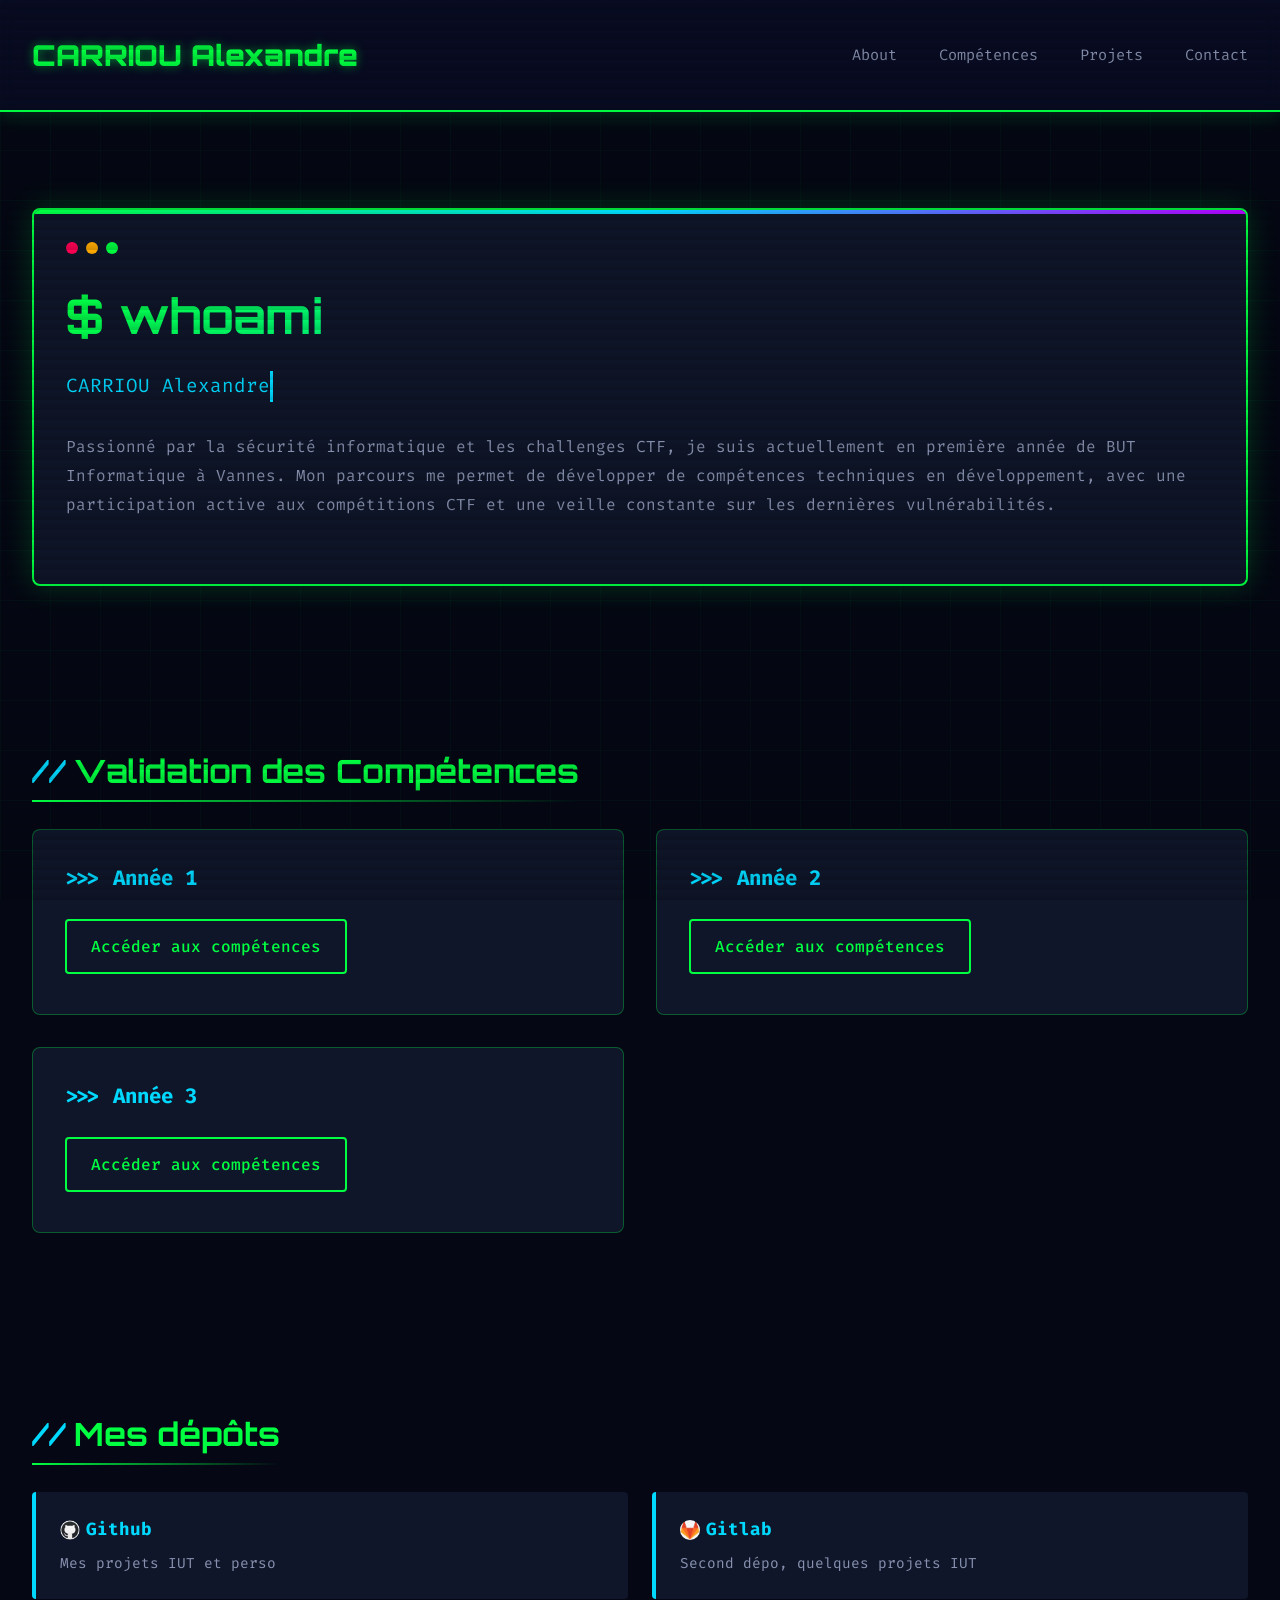
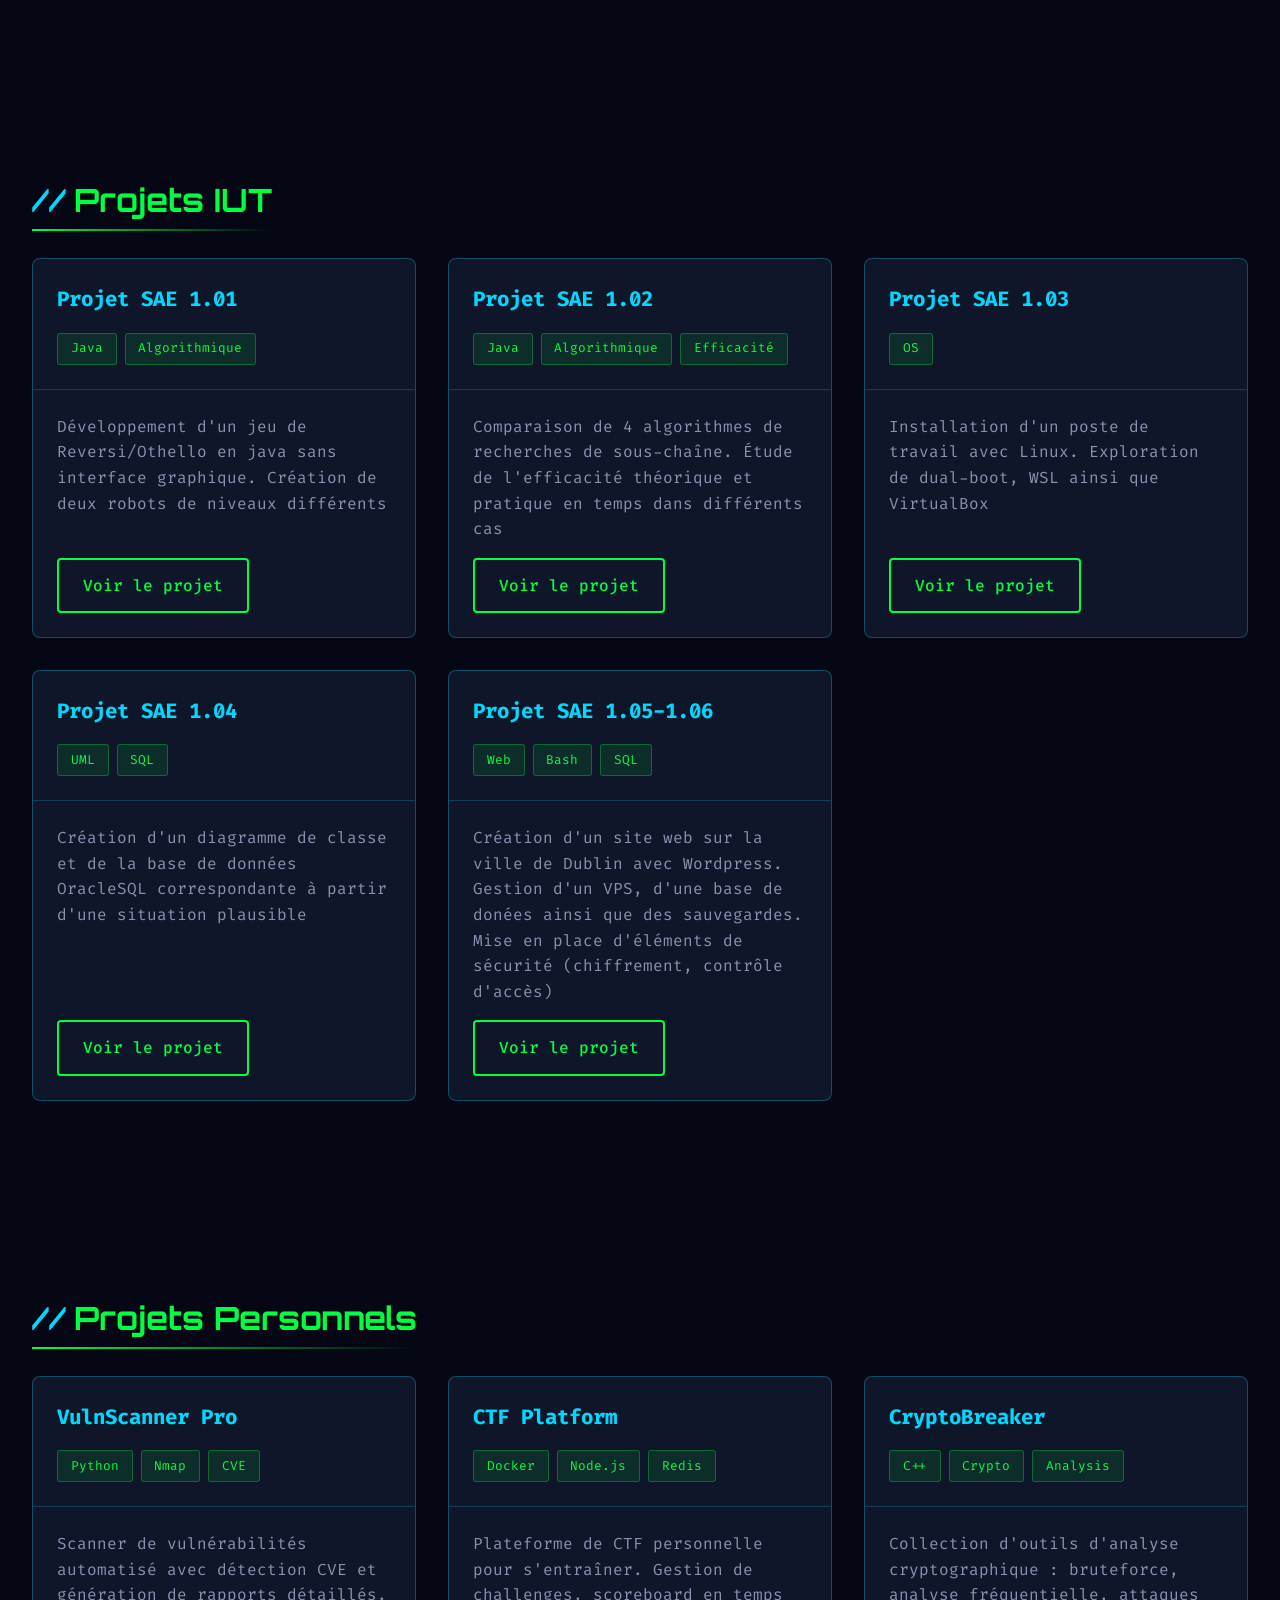
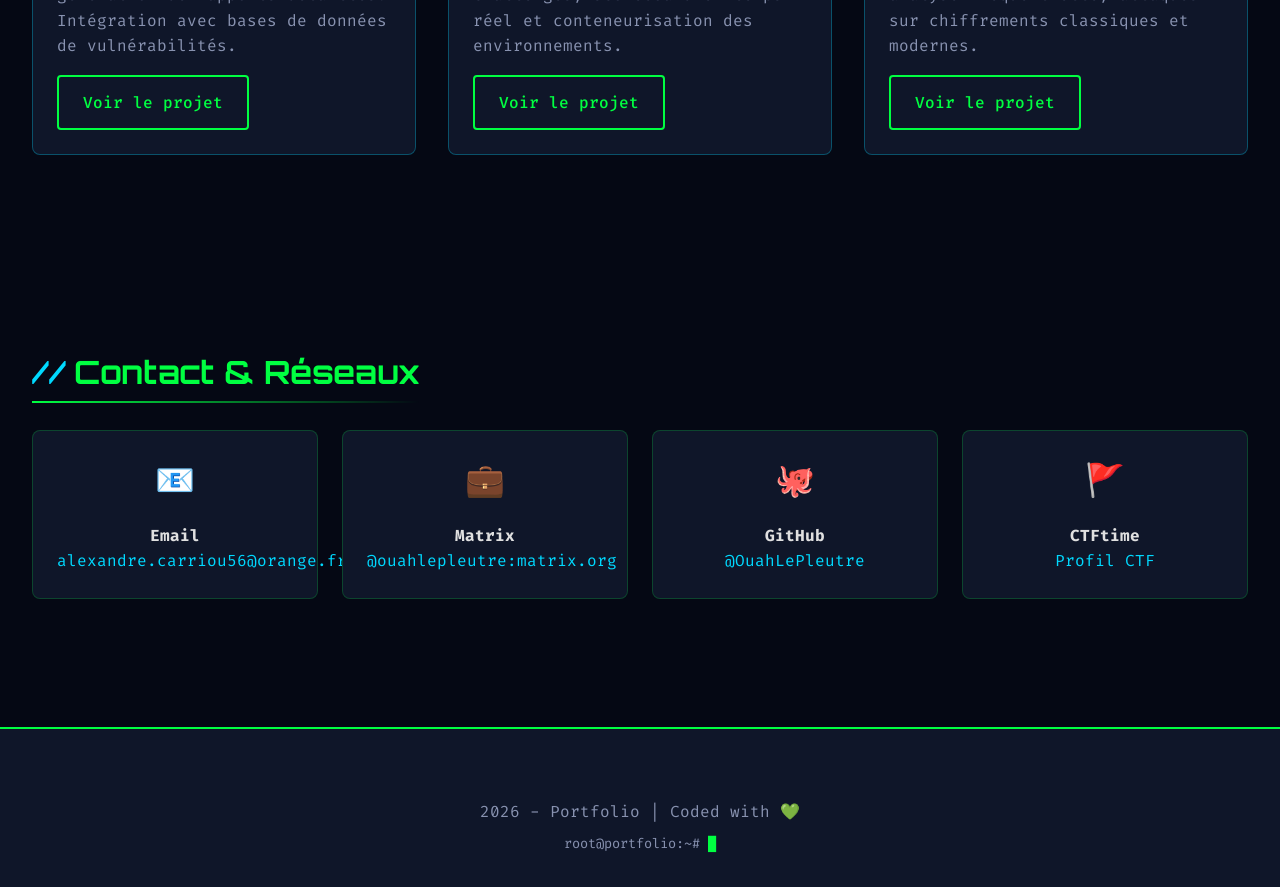
==== portfolio.html @ 3aeeb648 "portfolio" ====
<!DOCTYPE html>
<html lang="fr">
  <head>
    <meta charset="UTF-8">
    <meta name="viewport" content="width=device-width, initial-scale=1.0">
    <title>Portfolio</title>
    <link rel="preconnect" href="https://fonts.googleapis.com">
    <link rel="preconnect" href="https://fonts.gstatic.com" crossorigin>
    <link href="https://fonts.googleapis.com/css2?family=Fira+Code:wght@400;500;700&family=Orbitron:wght@700;900&display=swap" rel="stylesheet">
    <link rel="stylesheet" href="style/style.css">
    
  </head>
  <body>
    <header>
      <div class="container">
        <div class="header-content">
          <div class="logo" data-text="[ROOT]">CARRIOU Alexandre</div>
          <nav>
            <a href="#about">About</a>
            <a href="#validation">Compétences</a>
            <a href="#projects">Projets</a>
            <a href="#contact">Contact</a>
          </nav>
        </div>
      </div>
    </header>

    <main class="container">

      <section class="hero" id="about">
        <div class="terminal-window">
          <div class="terminal-header">
            <div class="terminal-button"></div>
            <div class="terminal-button"></div>
            <div class="terminal-button"></div>
          </div>
          <div class="hero-content">
            <h1>$ whoami</h1>
            <div class="typing-effect">CARRIOU Alexandre</div>
            <p class="hero-description">
              Passionné par la sécurité informatique et les challenges CTF, je suis actuellement en première année de BUT Informatique à Vannes. 
              Mon parcours me permet de développer de compétences techniques en développement, avec une 
              participation active aux compétitions CTF et une veille constante sur les dernières vulnérabilités.
            </p>
          </div>
        </div>
      </section>

      <!-- Validation des Compétences -->
      <section id="validation">
        <h2 class="section-title">Validation des Compétences</h2>
        <div class="validation-grid">
          <div class="validation-card fade-in">
            <h3>>>> Année 1</h3>
            <p></p>
            <a href="comp-but1.html" class="btn">Accéder aux compétences</a>
          </div>
          <div class="validation-card fade-in" style="animation-delay: 0.1s;">
            <h3>>>> Année 2</h3>
            <p></p>
            <a href="competences-annee2.html" class="btn">Accéder aux compétences</a>
          </div>
          <div class="validation-card fade-in" style="animation-delay: 0.2s;">
            <h3>>>> Année 3</h3>
            <p></p>
            <a href="competences-annee3.html" class="btn">Accéder aux compétences</a>
          </div>
        </div>
      </section>

      <!-- Dépôts Git -->
      <section id="repos">
        <h2 class="section-title">Mes dépôts</h2>
        <div class="repos-grid">
          <div class="repo-card" onclick="location.href='https://github.com/OuahLePleutre'">
	    <div class="flex-inline">
	      <img src="img/fluidicon.png">
              <h4>Github</h4>
	    </div>
            <p>Mes projets IUT et perso</p>
          </div>
          <div class="repo-card" onclick="location.href='https://gitlab.com/OuahLePleutre'">
	    <div class="flex-inline">
	      <img src="img/gitlab.png">
              <h4>Gitlab</h4>
	    </div>
            <p>Second dépo, quelques projets IUT</p>
          </div>
        </div>
      </section>

      <!-- Projets IUT -->
      <section id="projects">
        <h2 class="section-title">Projets IUT</h2>
        <div class="projects-grid">
          <div class="project-card">
            <div class="project-header">
              <h3>Projet SAE 1.01</h3>
              <div class="project-tags">
                <span class="tag">Java</span>
                <span class="tag">Algorithmique</span>
              </div>
            </div>
            <div class="project-body">
              <p>Développement d'un jeu de Reversi/Othello en java sans interface graphique. Création de deux robots de niveaux différents</p>
              <a href="SAE/S1-01.html" class="btn">Voir le projet</a>
            </div>
          </div>

	  <div class="project-card">
            <div class="project-header">
              <h3>Projet SAE 1.02</h3>
              <div class="project-tags">
                <span class="tag">Java</span>
                <span class="tag">Algorithmique</span>
                <span class="tag">Efficacité</span>
              </div>
            </div>
            <div class="project-body">
              <p>Comparaison de 4 algorithmes de recherches de sous-chaîne. Étude de l'efficacité théorique et pratique en temps dans différents cas</p>
              <a href="#" class="btn">Voir le projet</a>
            </div>
          </div>

	  <div class="project-card">
            <div class="project-header">
              <h3>Projet SAE 1.03</h3>
              <div class="project-tags">
                <span class="tag">OS</span>
              </div>
            </div>
            <div class="project-body">
              <p>Installation d'un poste de travail avec Linux. Exploration de dual-boot, WSL ainsi que VirtualBox</p>
              <a href="#" class="btn">Voir le projet</a>
            </div>
          </div>

	  <div class="project-card">
            <div class="project-header">
              <h3>Projet SAE 1.04</h3>
              <div class="project-tags">
                <span class="tag">UML</span>
                <span class="tag">SQL</span>
              </div>
            </div>
            <div class="project-body">
              <p>Création d'un diagramme de classe et de la base de données OracleSQL correspondante à partir d'une situation plausible</p>
              <a href="#" class="btn">Voir le projet</a>
            </div>
          </div>
	  
          <div class="project-card">
            <div class="project-header">
              <h3>Projet SAE 1.05-1.06</h3>
              <div class="project-tags">
                <span class="tag">Web</span>
                <span class="tag">Bash</span>
                <span class="tag">SQL</span>
              </div>
            </div>
            <div class="project-body">
              <p>Création d'un site web sur la ville de Dublin avec Wordpress. Gestion d'un VPS, d'une base de donées ainsi que des sauvegardes. Mise en place d'éléments de sécurité (chiffrement, contrôle d'accès)</p>
              <a href="#" class="btn">Voir le projet</a>
            </div>
          </div>
	  



	  
        </div>
      </section>

      <!-- Projets Personnels -->
      <section id="personal-projects" style="margin-top: 4rem;">
        <h2 class="section-title">Projets Personnels</h2>
        <div class="projects-grid">
          <div class="project-card">
            <div class="project-header">
              <h3>VulnScanner Pro</h3>
              <div class="project-tags">
                <span class="tag">Python</span>
                <span class="tag">Nmap</span>
                <span class="tag">CVE</span>
              </div>
            </div>
            <div class="project-body">
              <p>Scanner de vulnérabilités automatisé avec détection CVE et génération de rapports détaillés. Intégration avec bases de données de vulnérabilités.</p>
              <a href="#" class="btn">Voir le projet</a>
            </div>
          </div>

          <div class="project-card">
            <div class="project-header">
              <h3>CTF Platform</h3>
              <div class="project-tags">
                <span class="tag">Docker</span>
                <span class="tag">Node.js</span>
                <span class="tag">Redis</span>
              </div>
            </div>
            <div class="project-body">
              <p>Plateforme de CTF personnelle pour s'entraîner. Gestion de challenges, scoreboard en temps réel et conteneurisation des environnements.</p>
              <a href="#" class="btn">Voir le projet</a>
            </div>
          </div>

          <div class="project-card">
            <div class="project-header">
              <h3>CryptoBreaker</h3>
              <div class="project-tags">
                <span class="tag">C++</span>
                <span class="tag">Crypto</span>
                <span class="tag">Analysis</span>
              </div>
            </div>
            <div class="project-body">
              <p>Collection d'outils d'analyse cryptographique : bruteforce, analyse fréquentielle, attaques sur chiffrements classiques et modernes.</p>
              <a href="#" class="btn">Voir le projet</a>
            </div>
          </div>
        </div>
      </section>

      <!-- Contact -->
      <section id="contact" style="margin-top: 4rem;">
        <h2 class="section-title">Contact & Réseaux</h2>
        <div class="contact-grid">
          <div class="contact-item">
            <span class="contact-icon">📧</span>
            <p><strong>Email</strong></p>
            <a href="mailto:alexandre.carriou56@orange.fr">alexandre.carriou56@orange.fr</a>
          </div>
          <div class="contact-item">
            <span class="contact-icon">💼</span>
            <p><strong>Matrix</strong></p>
            <a href="" target="_blank">@ouahlepleutre:matrix.org</a>
          </div>
          <div class="contact-item">
            <span class="contact-icon">🐙</span>
            <p><strong>GitHub</strong></p>
            <a href="https://github.com/OuahLePleutre" target="_blank">@OuahLePleutre</a>
          </div>
          <div class="contact-item">
            <span class="contact-icon">🚩</span>
            <p><strong>CTFtime</strong></p>
            <a href="https://ctftime.org/user/profil" target="_blank">Profil CTF</a>
          </div>
        </div>
      </section>
    </main>

    <footer>
      <div class="container">
        <pre class="ascii-art">
  
        </pre>
        <p>2026 - Portfolio | Coded with 💚 </p>
        <p style="margin-top: 0.5rem; font-size: 0.85rem;">root@portfolio:~# <span style="color: var(--cyber-green);">█</span></p>
      </div>
    </footer>

    <script>

	  // Glitch effect pour les liens de navigation
      const glitchChars = 'ABCDEFGHIJKLMNOPQRSTUVWXYZabcdefghijklmnopqrstuvwxyz0123456789!@#$%^&*()_+-=[]{}|;:,.<>?/';
      
      function glitchText(element) {
          const originalText = element.getAttribute('data-text') || element.textContent;
          if (!element.getAttribute('data-text')) {
              element.setAttribute('data-text', originalText);
          }
          
          let isGlitching = element.classList.contains('glitching');
          if (isGlitching) return;
          
          element.classList.add('glitching');
          
          const duration = 600; // Durée en ms
          const frameRate = 30;
          const totalFrames = duration / frameRate;
          let currentFrame = 0;
          
          const interval = setInterval(() => {
              const progress = currentFrame / totalFrames;
              const revealedIndex = Math.floor(progress * originalText.length);
              
              let newText = '';
              
              for (let i = 0; i < originalText.length; i++) {
                  if (i < revealedIndex) {
                      newText += originalText[i];
                  } else if (i === revealedIndex) {
                      newText += glitchChars[Math.floor(Math.random() * glitchChars.length)];
                  } else if (i < revealedIndex + 2) {
                      if (Math.random() > 0.5) {
                          newText += glitchChars[Math.floor(Math.random() * glitchChars.length)];
                      } else {
                          newText += originalText[i];
                      }
                  } else {
                      if (Math.random() > 0.9) {
                          newText += glitchChars[Math.floor(Math.random() * glitchChars.length)];
                      } else {
                          newText += originalText[i];
                      }
                  }
              }
              
              element.textContent = newText;
              currentFrame++;
              
              if (currentFrame >= totalFrames) {
                  clearInterval(interval);
                  element.textContent = originalText;
                  element.classList.remove('glitching');
              }
          }, frameRate);
	  }
	  
      // Glitch effect on nav links
      document.querySelectorAll('nav a').forEach(link => {
          link.addEventListener('mouseenter', function() {
              glitchText(this);
          });
      });

      
      // Smooth scroll
      document.querySelectorAll('a[href^="#"]').forEach(anchor => {
          anchor.addEventListener('click', function (e) {
              e.preventDefault();
              const target = document.querySelector(this.getAttribute('href'));
              if (target) {
      target.scrollIntoView({
      behavior: 'smooth',
      block: 'start'
      });
      }
      });
      });

      // Intersection Observer pour les animations au scroll
      const observerOptions = {
      threshold: 0.1,
      rootMargin: '0px 0px -50px 0px'
      };

      const observer = new IntersectionObserver((entries) => {
        entries.forEach(entry => {
        if (entry.isIntersecting) {
        entry.target.style.opacity = '1';
        entry.target.style.transform = 'translateY(0)';
        }
        });
		}, observerOptions);

		// Observer tous les éléments avec la classe fade-in
		document.querySelectorAll('.project-card, .validation-card, .repo-card').forEach(el => {
        el.style.opacity = '0';
        el.style.transform = 'translateY(20px)';
        el.style.transition = 'opacity 0.6s ease-out, transform 0.6s ease-out';
        observer.observe(el);
		});

		// Easter egg : Konami code
		let konamiCode = ['ArrowUp', 'ArrowUp', 'ArrowDown', 'ArrowDown', 'ArrowLeft', 'ArrowRight', 'ArrowLeft', 'ArrowRight', 'b', 'a'];
		let konamiIndex = 0;

		document.addEventListener('keydown', (e) => {
        if (e.key === konamiCode[konamiIndex]) {
        konamiIndex++;
        if (konamiIndex === konamiCode.length) {
        document.body.style.animation = 'glitch 0.3s infinite';
        setTimeout(() => {
        document.body.style.animation = '';
        alert('🚩 FLAG{h4ck3r_m0d3_4ct1v4t3d} 🚩');
        }, 1000);
        konamiIndex = 0;
        }
        } else {
        konamiIndex = 0;
        }
		});

		// Particle effect on mouse move (subtle)
		let particles = [];
		document.addEventListener('mousemove', (e) => {
        if (Math.random() > 0.95) {
        const particle = document.createElement('div');
        particle.style.position = 'fixed';
        particle.style.left = e.clientX + 'px';
        particle.style.top = e.clientY + 'px';
        particle.style.width = '4px';
        particle.style.height = '4px';
        particle.style.background = 'var(--cyber-green)';
        particle.style.borderRadius = '50%';
        particle.style.pointerEvents = 'none';
        particle.style.zIndex = '9998';
        particle.style.opacity = '0.6';
        document.body.appendChild(particle);
        
        setTimeout(() => {
        particle.style.transition = 'opacity 1s, transform 1s';
        particle.style.opacity = '0';
        particle.style.transform = 'translateY(20px)';
        }, 10);
        
        setTimeout(() => {
        particle.remove();
        }, 1000);
        }
		});
    </script>
  </body>
</html>
---- style/style.css ----
:root {
    --cyber-green: #00ff41;
    --cyber-blue: #00d9ff;
    --cyber-purple: #b400ff;
    --cyber-red: #ff0055;
    --bg-dark: #0a0e27;
    --bg-darker: #050814;
    --bg-card: #0f1629;
    --text-primary: #e0e0e0;
    --text-secondary: #8892b0;
    --glow-green: 0 0 10px rgba(0, 255, 65, 0.5);
    --glow-blue: 0 0 10px rgba(0, 217, 255, 0.5);
}

* {
    margin: 0;
    padding: 0;
    box-sizing: border-box;
}

body {
    font-family: 'Fira Code', monospace;
    background: var(--bg-darker);
    color: var(--text-primary);
    overflow-x: hidden;
    line-height: 1.6;
}

/* Scanlines effect */
body::before {
    content: "";
    position: fixed;
    top: 0;
    left: 0;
    width: 100%;
    height: 100%;
    background: repeating-linear-gradient(
        0deg,
        rgba(0, 0, 0, 0.15),
        rgba(0, 0, 0, 0.15) 1px,
        transparent 10px,
        transparent 10px
    );
    pointer-events: none;
    z-index: 9999;
    animation: scanlines 2s linear infinite;
}

@keyframes scanlines {
    0% { transform: translateY(0); }
    100% { transform: translateY(10px); }
}

/* Grid background */
body::after {
    content: "";
    position: fixed;
    top: 0;
    left: 0;
    width: 100%;
    height: 100%;
    background-image: 
        linear-gradient(rgba(0, 255, 65, 0.03) 1px, transparent 1px),
        linear-gradient(90deg, rgba(0, 255, 65, 0.03) 1px, transparent 1px);
    background-size: 50px 50px;
    pointer-events: none;
    z-index: -1;
}

.container {
    max-width: 1400px;
    margin: 0 auto;
    padding: 0 2rem;
}

/* Header */
header {
    padding: 2rem 0;
    border-bottom: 2px solid var(--cyber-green);
    box-shadow: 0 2px 20px rgba(0, 255, 65, 0.2);
    background: rgba(10, 14, 39, 0.8);
    backdrop-filter: blur(10px);
    position: sticky;
    top: 0;
    z-index: 1000;
}

.header-content {
    display: flex;
    justify-content: space-between;
    align-items: center;
}

.logo {
    font-family: 'Orbitron', sans-serif;
    font-size: 1.8rem;
    font-weight: 900;
    color: var(--cyber-green);
    text-shadow: var(--glow-green);
    animation: glitch 3s infinite;
    cursor: pointer;
}

@keyframes glitch {
    0%, 90%, 100% {
        transform: translate(0);
    }
    92% {
        transform: translate(-2px, 2px);
    }
    94% {
        transform: translate(2px, -2px);
    }
    96% {
        transform: translate(-2px, -2px);
    }
}

nav a {
    color: var(--text-secondary);
    text-decoration: none;
    margin-left: 2rem;
    transition: all 0.3s;
    position: relative;
    font-size: 0.95rem;
}

nav a::before {
    content: '>';
    position: absolute;
    left: -15px;
    opacity: 0;
    transition: all 0.3s;
    color: var(--cyber-green);
}

nav a:hover {
    color: var(--cyber-green);
    text-shadow: var(--glow-green);
}

nav a:hover::before {
    opacity: 1;
    left: -20px;
}

/* Hero Section */
.hero {
    padding: 6rem 0;
    position: relative;
}

.terminal-window {
    background: var(--bg-card);
    border: 2px solid var(--cyber-green);
    border-radius: 8px;
    padding: 2rem;
    box-shadow: 0 0 30px rgba(0, 255, 65, 0.2);
    position: relative;
    overflow: hidden;
}

.terminal-window::before {
    content: "";
    position: absolute;
    top: 0;
    left: 0;
    width: 100%;
    height: 4px;
    background: linear-gradient(90deg, var(--cyber-green), var(--cyber-blue), var(--cyber-purple));
}

.terminal-header {
    display: flex;
    gap: 8px;
    margin-bottom: 1.5rem;
}

.terminal-button {
    width: 12px;
    height: 12px;
    border-radius: 50%;
    background: var(--cyber-red);
}

.terminal-button:nth-child(2) {
    background: #ffaa00;
}

.terminal-button:nth-child(3) {
    background: var(--cyber-green);
}

.hero-content h1 {
    font-family: 'Orbitron', sans-serif;
    font-size: 3rem;
    margin-bottom: 1rem;
    background: linear-gradient(135deg, var(--cyber-green), var(--cyber-blue));
    -webkit-background-clip: text;
    -webkit-text-fill-color: transparent;
    background-clip: text;
    animation: fadeInUp 1s ease-out;
}

.typing-effect {
    color: var(--cyber-blue);
    font-size: 1.2rem;
    margin-bottom: 1.5rem;
    display: inline-block;
    border-right: 3px solid var(--cyber-blue);
    animation: typing 3s steps(40) 1s forwards, blink 0.75s step-end infinite;
    white-space: nowrap;
    overflow: hidden;
    max-width: fit-content;
    width: 0;
}

@keyframes typing {
    from { width: 0; }
    to { width: 100%; }
}

@keyframes blink {
    50% { border-color: transparent; }
}

@keyframes fadeInUp {
    from {
        opacity: 0;
        transform: translateY(30px);
    }
    to {
        opacity: 1;
        transform: translateY(0);
    }
}

.hero-description {
    color: var(--text-secondary);
    margin-bottom: 2rem;
    line-height: 1.8;
    animation: fadeInUp 1s ease-out 0.3s backwards;
}

/* Section Styles */
section {
    padding: 4rem 0;
    animation: fadeInUp 1s ease-out;
}

.section-title {
    font-family: 'Orbitron', sans-serif;
    font-size: 2rem;
    margin-bottom: 2rem;
    color: var(--cyber-green);
    position: relative;
    display: inline-block;
}

.section-title::before {
    content: '//';
    margin-right: 0.5rem;
    color: var(--cyber-blue);
}

.section-title::after {
    content: "";
    position: absolute;
    bottom: -5px;
    left: 0;
    width: 100%;
    height: 2px;
    background: linear-gradient(90deg, var(--cyber-green), transparent);
}

/* Validation Cards */
.validation-grid {
    display: grid;
    grid-template-columns: repeat(auto-fit, minmax(400px, 1fr));
    gap: 2rem;
    margin-bottom: 3rem;

}

.validation-card {
    background: var(--bg-card);
    border: 1px solid rgba(0, 255, 65, 0.3);
    border-radius: 8px;
    padding: 2rem;
    transition: all 0.3s;
    position: relative;
    overflow: hidden;
    min-width: 300px;
}

.validation-card::before {
    content: "";
    position: absolute;
    top: 0;
    left: 0;
    width: 100%;
    height: 2px;
    background: var(--cyber-green);
    transform: scaleX(0);
    transition: transform 0.3s;
}

.validation-card:hover {
    border-color: var(--cyber-green);
    transform: translateY(-5px);
    box-shadow: 0 10px 30px rgba(0, 255, 65, 0.2);
}

.validation-card:hover::before {
    transform: scaleX(1);
}

.validation-card h3 {
    color: var(--cyber-blue);
    margin-bottom: 1rem;
    font-size: 1.3rem;
}

.validation-card p {
    color: var(--text-secondary);
    margin-bottom: 1.5rem;
}

.btn {
    display: inline-block;
    padding: 0.8rem 1.5rem;
    background: transparent;
    border: 2px solid var(--cyber-green);
    color: var(--cyber-green);
    text-decoration: none;
    border-radius: 4px;
    transition: all 0.3s;
    font-family: 'Fira Code', monospace;
    font-weight: 500;
    position: relative;
    overflow: hidden;
}

.btn::before {
    content: "";
    position: absolute;
    top: 0;
    left: -100%;
    width: 100%;
    height: 100%;
    background: var(--cyber-green);
    transition: left 0.3s;
    z-index: -1;
}

.btn:hover {
    color: var(--bg-darker);
    box-shadow: var(--glow-green);
}

.btn:hover::before {
    left: 0;
}

/* Git Repos */
.repos-grid {
    display: grid;
    grid-template-columns: repeat(auto-fit, minmax(280px, 1fr));
    gap: 1.5rem;
    margin-bottom: 3rem;
}

.repo-card {
    background: var(--bg-card);
    border-left: 4px solid var(--cyber-blue);
    padding: 1.5rem;
    border-radius: 4px;
    transition: all 0.3s;
	cursor: pointer;
}

.repo-card:hover {
    border-left-color: var(--cyber-green);
    transform: translateX(5px);
    box-shadow: -5px 0 20px rgba(0, 217, 255, 0.2);
}

.repo-card .flex-inline{
	display: flex;
	gap: 0.4rem;
	align-items: center;
	margin-bottom: 0.5rem;
}

.repo-card h4 {
    color: var(--cyber-blue);
    font-size: 1.1rem;
}

.repo-card img {
	width: 20px;
	height: 20px;
	border-radius: 50%;
}

.repo-card p {
    color: var(--text-secondary);
    font-size: 0.9rem;
}

/* Project Cards */
.projects-grid {
    display: grid;
    grid-template-columns: repeat(auto-fit, minmax(350px, 1fr));
    gap: 2rem;
}

.project-card {
    background: var(--bg-card);
    border: 1px solid rgba(0, 217, 255, 0.3);
    border-radius: 8px;
    overflow: hidden;
    transition: all 0.3s;
    position: relative;
    display: flex;
    flex-direction: column;
    height: 100%;
}

.project-card::before {
    content: "";
    position: absolute;
    top: 0;
    left: 0;
    width: 100%;
    height: 100%;
    background: linear-gradient(135deg, rgba(0, 255, 65, 0.1), rgba(0, 217, 255, 0.1));
    opacity: 0;
    transition: opacity 0.3s;
    pointer-events: none;
}

.project-card:hover {
    border-color: var(--cyber-blue);
    transform: scale(1.02);
    box-shadow: 0 10px 40px rgba(0, 217, 255, 0.3);
}

.project-card:hover::before {
    opacity: 1;
}

.project-header {
    padding: 1.5rem;
    border-bottom: 1px solid rgba(0, 217, 255, 0.2);
}

.project-header h3 {
    color: var(--cyber-blue);
    margin-bottom: 0.5rem;
    font-size: 1.3rem;
}

.project-tags {
    display: flex;
    flex-wrap: wrap;
    gap: 0.5rem;
    margin-top: 1rem;
}

.tag {
    background: rgba(0, 255, 65, 0.1);
    color: var(--cyber-green);
    padding: 0.3rem 0.8rem;
    border-radius: 3px;
    font-size: 0.8rem;
    border: 1px solid rgba(0, 255, 65, 0.3);
}

.project-body {
    padding: 1.5rem;
    display: flex;
    flex-direction: column;
    flex-grow: 1;
}

.project-body .btn {
    margin-top: auto;
    align-self: flex-start;
}

.project-body p {
    color: var(--text-secondary);
    margin-bottom: 1rem;
    flex-grow: 1;
}

/* Contact Section */
.contact-grid {
    display: grid;
    grid-template-columns: repeat(auto-fit, minmax(200px, 1fr));
    gap: 1.5rem;
}

.contact-item {
    background: var(--bg-card);
    padding: 1.5rem;
    border-radius: 8px;
    text-align: center;
    border: 1px solid rgba(0, 255, 65, 0.2);
    transition: all 0.3s;
}

.contact-item:hover {
    border-color: var(--cyber-green);
    box-shadow: 0 5px 20px rgba(0, 255, 65, 0.2);
}

.contact-icon {
    font-size: 2rem;
    color: var(--cyber-green);
    margin-bottom: 1rem;
    display: block;
}

.contact-item a {
    color: var(--cyber-blue);
    text-decoration: none;
    transition: all 0.3s;
}

.contact-item a:hover {
    color: var(--cyber-green);
}

/* Footer */
footer {
    background: var(--bg-card);
    padding: 2rem 0;
    text-align: center;
    border-top: 2px solid var(--cyber-green);
    margin-top: 4rem;
}

footer p {
    color: var(--text-secondary);
}

.ascii-art {
    color: var(--cyber-green);
    font-size: 0.7rem;
    line-height: 1;
    margin-bottom: 1rem;
    opacity: 0.5;
}

/* Responsive */
@media (max-width: 768px) {
    .hero-content h1 {
        font-size: 2rem;
    }

    .typing-effect {
        font-size: 1rem;
    }

    .section-title {
        font-size: 1.5rem;
    }

    nav a {
        margin-left: 1rem;
        font-size: 0.85rem;
    }

    .projects-grid,
    .validation-grid {
        grid-template-columns: 1fr;
    }
}

/* Loading animation */
@keyframes fadeIn {
    from { opacity: 0; }
    to { opacity: 1; }
}

.fade-in {
    animation: fadeIn 1s ease-out;
}



/* Glitch effect */
.glitch-container {
    text-align: center;
}

.glitch-text {
    font-size: 4rem;
    color: #00ff41;
    font-weight: bold;
    letter-spacing: 0.1em;
    text-shadow: 0 0 20px rgba(0, 255, 65, 0.5);
    cursor: pointer;
    user-select: none;
}

.glitch-text.scanning {
    position: relative;
}

/* Effet de scan visuel */
.glitch-text.scanning::after {
    content: '';
    position: absolute;
    top: 0;
    left: 0;
    width: 3px;
    height: 100%;
    background: linear-gradient(90deg, 
				transparent,
				rgba(0, 217, 255, 0.8),
				transparent
);
    box-shadow: 0 0 20px rgba(0, 217, 255, 0.8);
    animation: scan 2s linear;
}

@keyframes scan {
    0% {
        left: 0;
        opacity: 0;
    }
    10% {
        opacity: 1;
    }
    90% {
        opacity: 1;
    }
    100% {
        left: 100%;
        opacity: 0;
    }
}
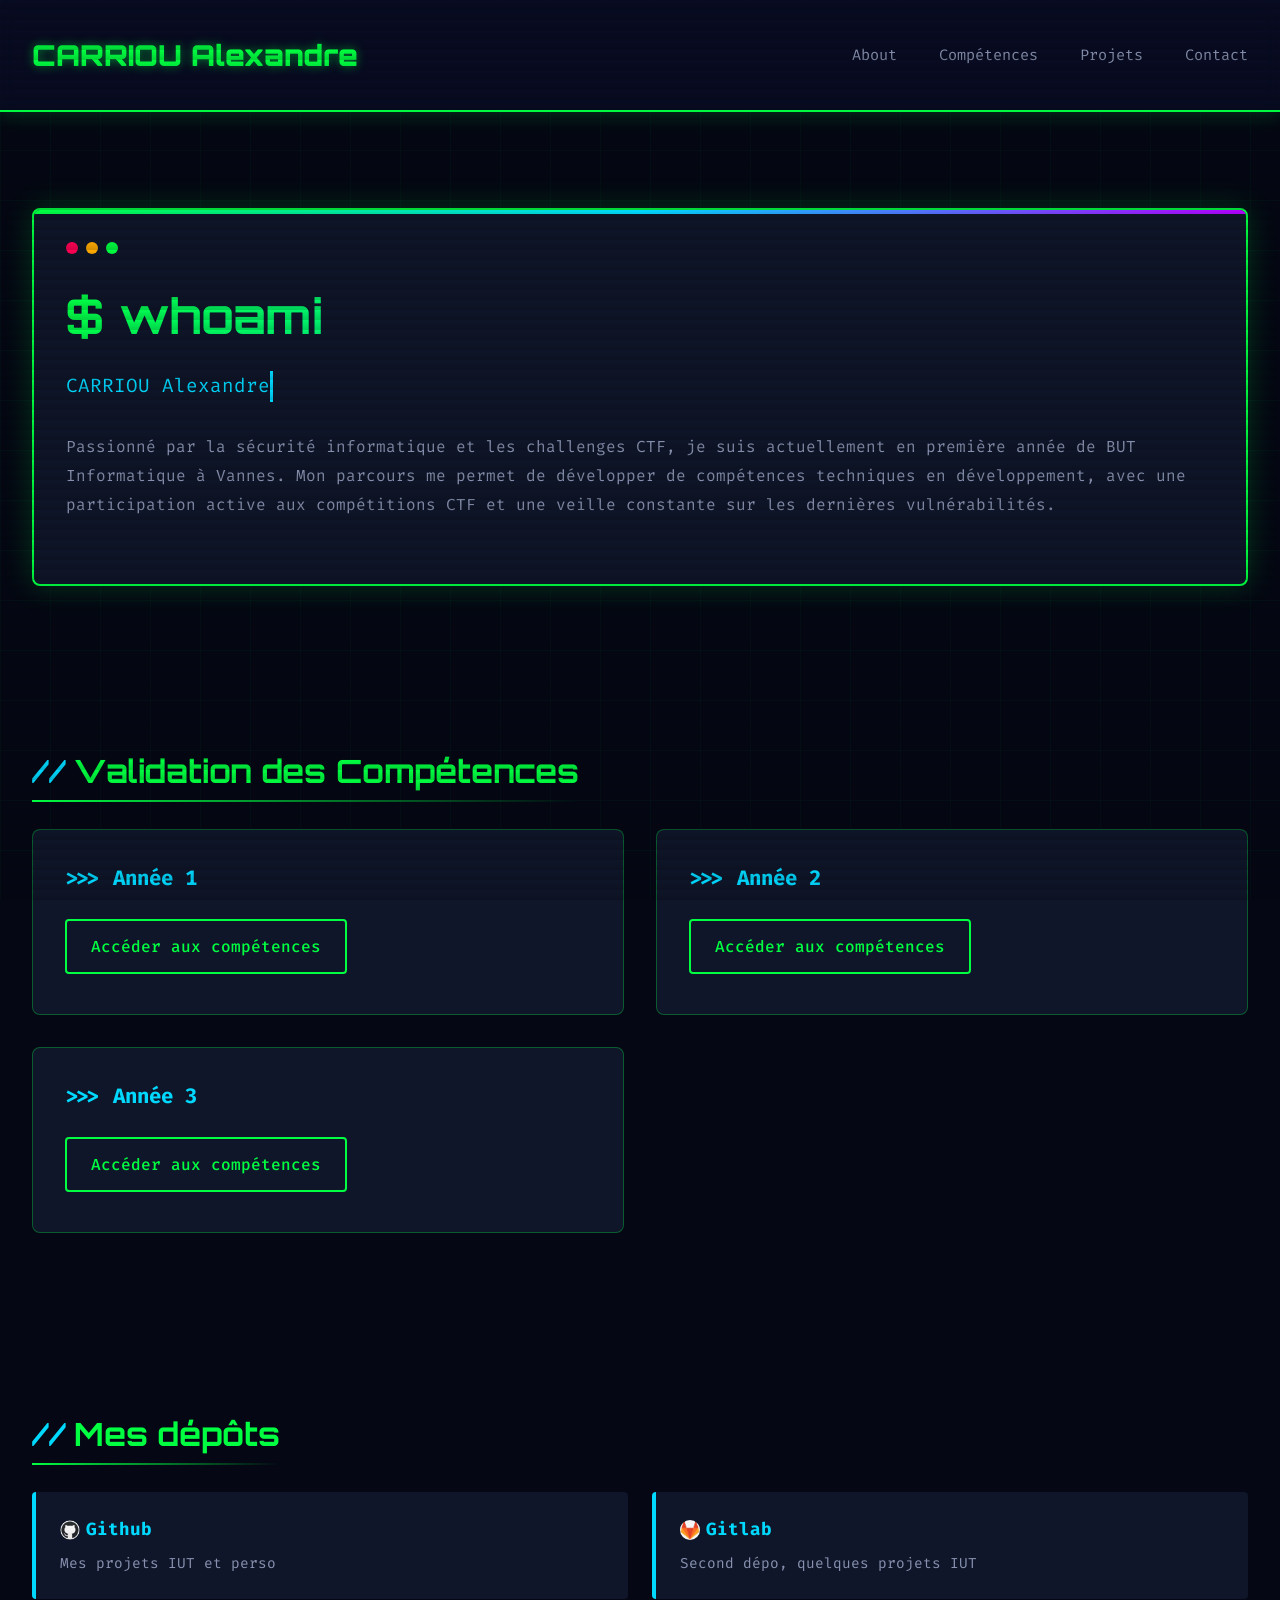
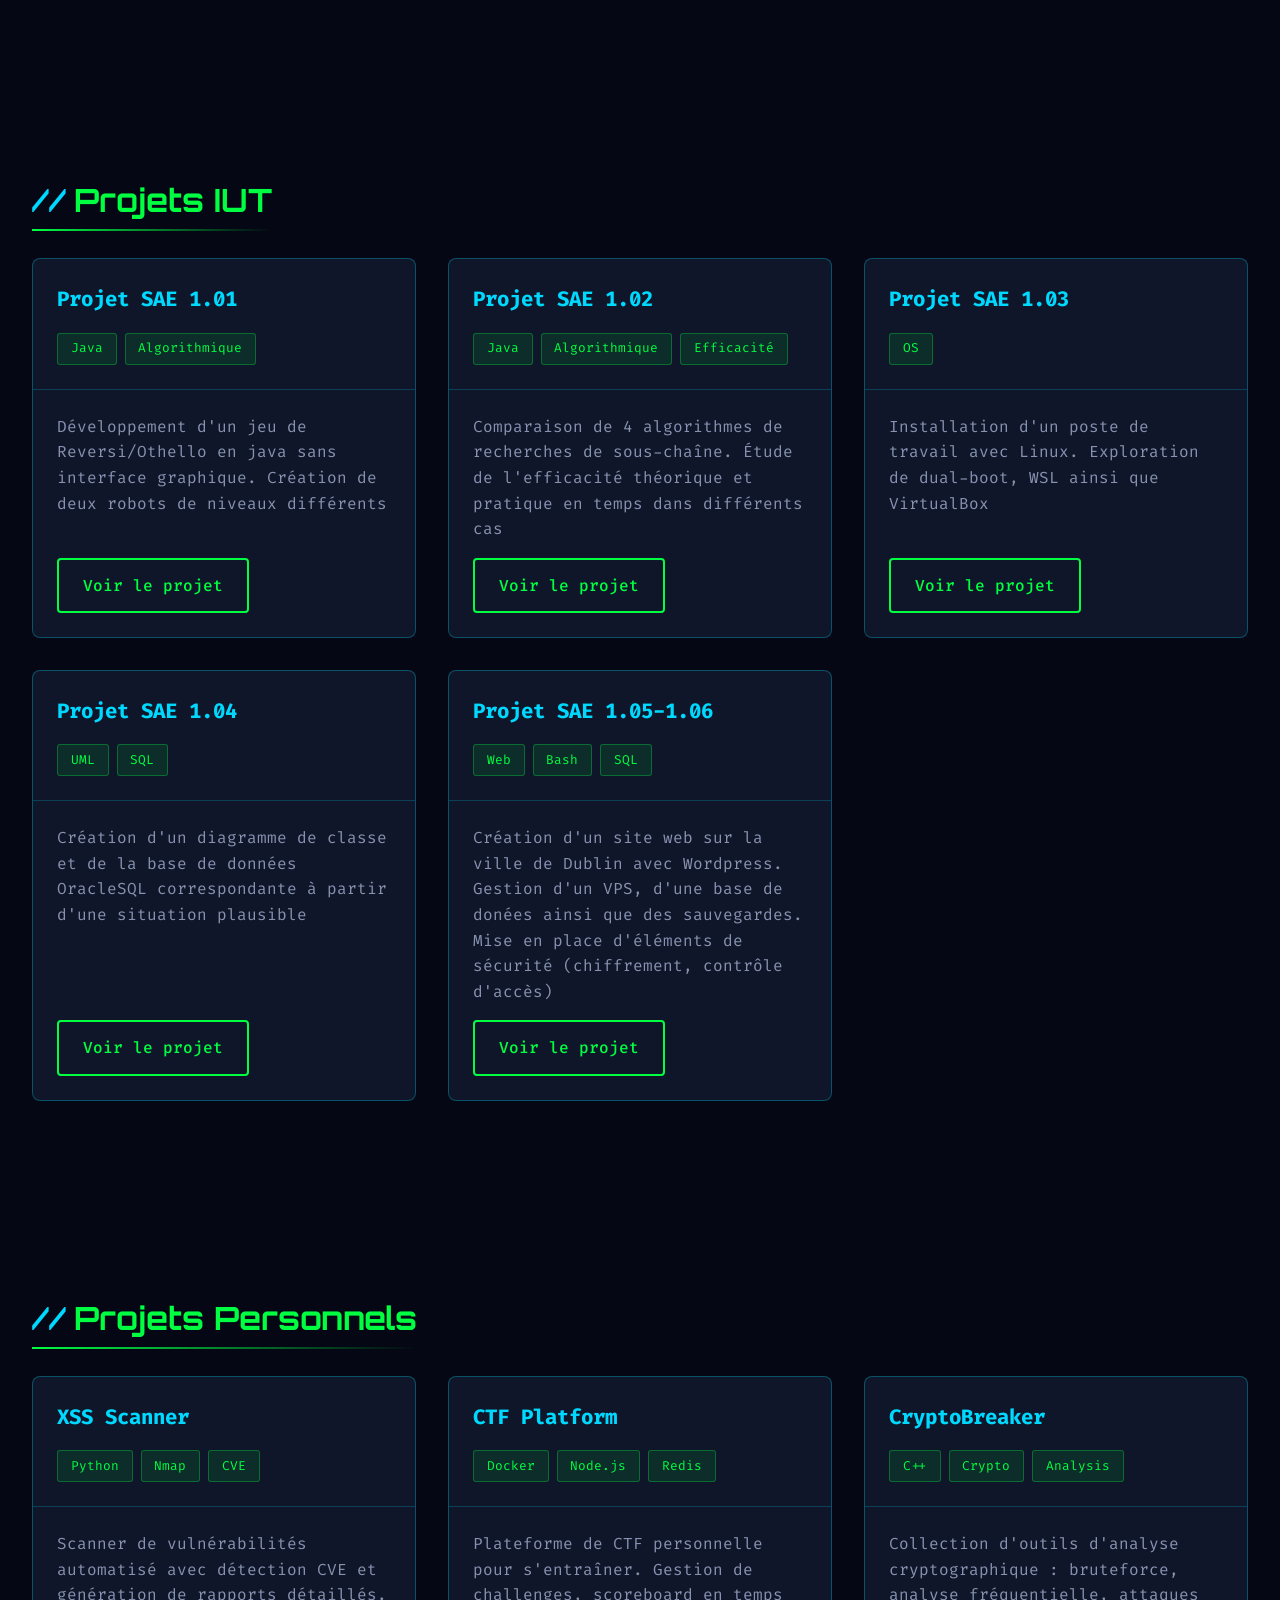
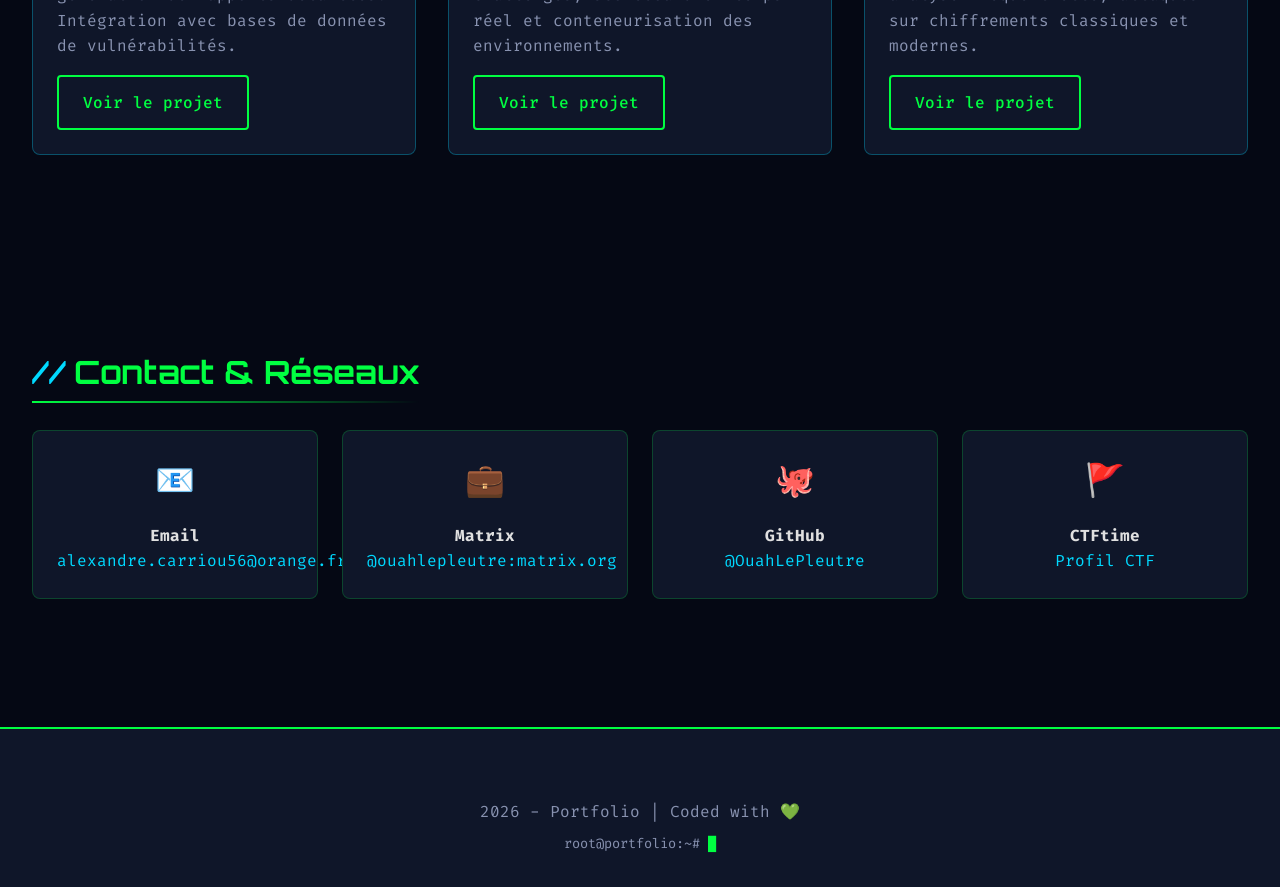
==== commit da4d562b: "Avancement" ====
--- a/portfolio.html
+++ b/portfolio.html
@@ -177,7 +177,7 @@
         <div class="projects-grid">
           <div class="project-card">
             <div class="project-header">
-              <h3>VulnScanner Pro</h3>
+              <h3>XSS Scanner</h3>
               <div class="project-tags">
                 <span class="tag">Python</span>
                 <span class="tag">Nmap</span>
